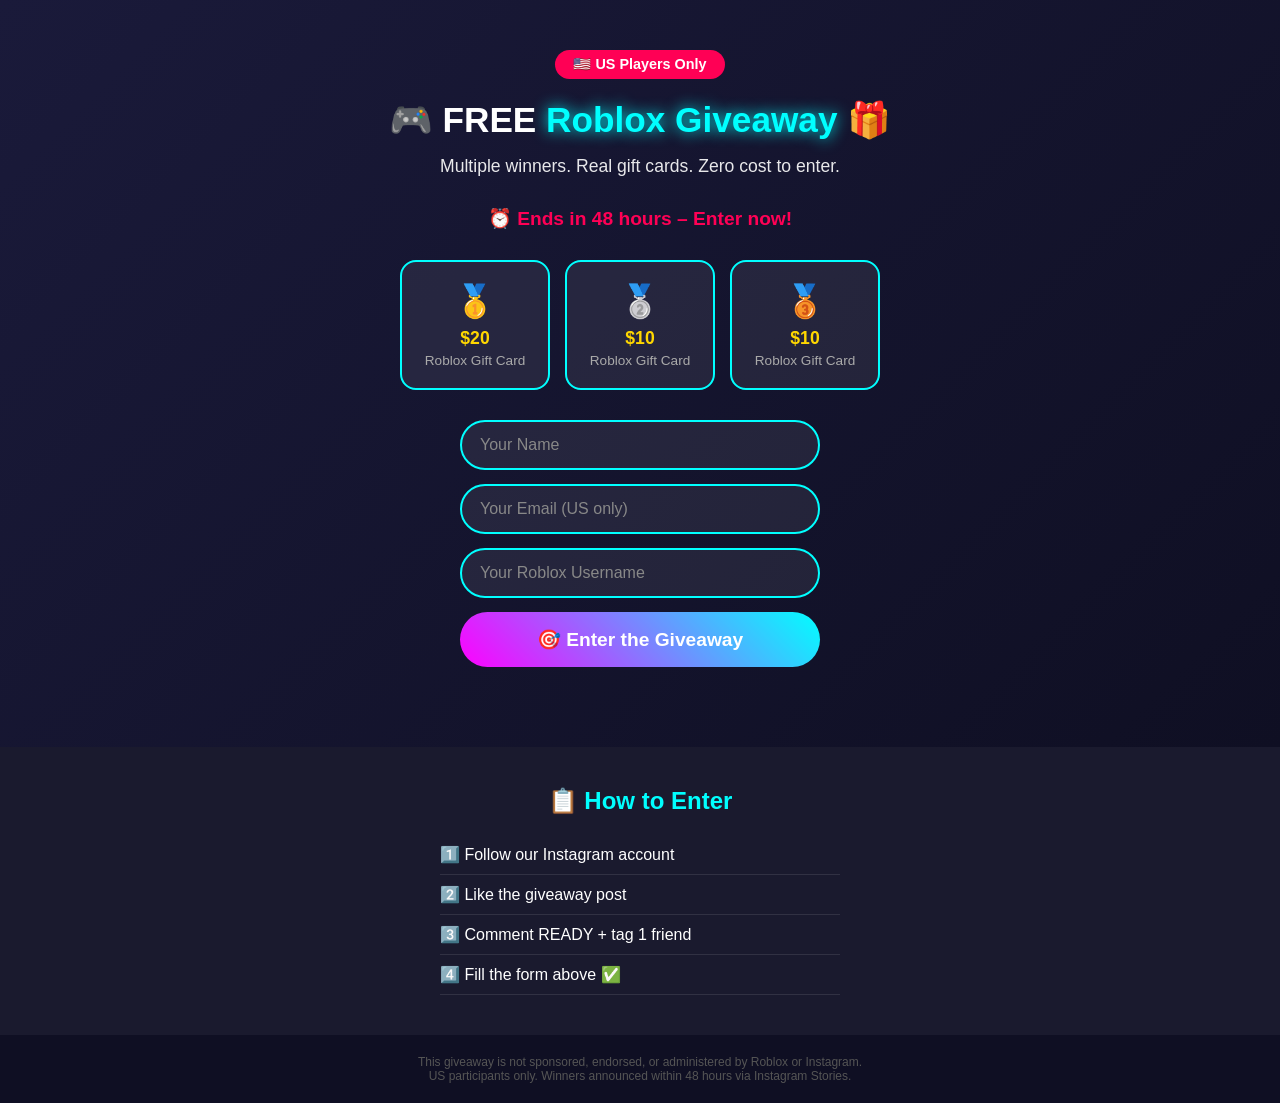
==== giveaway.html @ 24327b58 "Add giveaway HTML page for Roblox gift cards" ====
<!DOCTYPE html>
<html lang="en">
<head>
  <meta charset="UTF-8" />
  <meta name="viewport" content="width=device-width, initial-scale=1.0" />
  <title>US Roblox Giveaway 🎮</title>
  <style>
    * { margin: 0; padding: 0; box-sizing: border-box; }
    body { font-family: Arial, sans-serif; background: #0f0f23; color: white; text-align: center; }
    .hero { padding: 50px 20px; background: linear-gradient(135deg, #1a1a3a, #0f0f23); }
    h1 { font-size: 2.2rem; font-weight: 900; margin-bottom: 15px; }
    h1 span { color: #00ffff; text-shadow: 0 0 15px #00ffff; }
    .sub { font-size: 1.1rem; opacity: 0.9; margin-bottom: 30px; }
    .badge { display: inline-block; background: #ff0055; color: white; padding: 6px 18px; border-radius: 20px; font-size: 0.9rem; font-weight: bold; margin-bottom: 20px; }
    .prizes { display: flex; justify-content: center; gap: 15px; flex-wrap: wrap; margin: 30px 0; }
    .prize-card { background: rgba(255,255,255,0.07); border: 2px solid #00ffff; border-radius: 16px; padding: 20px; width: 150px; }
    .prize-card .emoji { font-size: 2rem; }
    .prize-card h3 { font-size: 1.1rem; color: #ffd700; margin: 8px 0 4px; }
    .prize-card p { font-size: 0.85rem; color: #aaa; }
    form { max-width: 400px; margin: 30px auto; padding: 0 20px; display: flex; flex-direction: column; gap: 14px; }
    input { padding: 14px 18px; border-radius: 30px; border: 2px solid #00ffff; background: rgba(255,255,255,0.07); color: white; font-size: 1rem; outline: none; }
    input::placeholder { color: #888; }
    .btn-submit { padding: 16px; border-radius: 30px; border: none; background: linear-gradient(45deg, #ff00ff, #00ffff); color: white; font-size: 1.2rem; font-weight: bold; cursor: pointer; }
    .rules { padding: 40px 20px; background: #1a1a2e; }
    .rules h2 { color: #00ffff; margin-bottom: 20px; }
    .rules ol { list-style: none; max-width: 400px; margin: 0 auto; text-align: left; }
    .rules ol li { padding: 10px 0; border-bottom: 1px solid rgba(255,255,255,0.1); font-size: 1rem; }
    .footer { padding: 20px; font-size: 0.75rem; color: #555; }
    .countdown { font-size: 1.2rem; color: #ff0055; font-weight: bold; margin: 10px 0 20px; }
  </style>
</head>
<body>
  <section class="hero">
    <div class="badge">🇺🇸 US Players Only</div>
    <h1>🎮 FREE <span>Roblox Giveaway</span> 🎁</h1>
    <p class="sub">Multiple winners. Real gift cards. Zero cost to enter.</p>
    <p class="countdown">⏰ Ends in 48 hours – Enter now!</p>
    <div class="prizes">
      <div class="prize-card"><div class="emoji">🥇</div><h3>$20</h3><p>Roblox Gift Card</p></div>
      <div class="prize-card"><div class="emoji">🥈</div><h3>$10</h3><p>Roblox Gift Card</p></div>
      <div class="prize-card"><div class="emoji">🥉</div><h3>$10</h3><p>Roblox Gift Card</p></div>
    </div>
    <form id="giveawayForm">
      <input type="text" placeholder="Your Name" required />
      <input type="email" placeholder="Your Email (US only)" required />
      <input type="text" placeholder="Your Roblox Username" required />
      <button type="submit" class="btn-submit">🎯 Enter the Giveaway</button>
    </form>
  </section>
  <section class="rules">
    <h2>📋 How to Enter</h2>
    <ol>
      <li>1️⃣ Follow our Instagram account</li>
      <li>2️⃣ Like the giveaway post</li>
      <li>3️⃣ Comment READY + tag 1 friend</li>
      <li>4️⃣ Fill the form above ✅</li>
    </ol>
  </section>
  <div class="footer">
    <p>This giveaway is not sponsored, endorsed, or administered by Roblox or Instagram.</p>
    <p>US participants only. Winners announced within 48 hours via Instagram Stories.</p>
  </div>
  <script>
    document.getElementById('giveawayForm').addEventListener('submit', function(e) {
      e.preventDefault();
      this.innerHTML = '<h2 style="color:#00ffff;padding:20px">✅ You are entered! Good luck! 🍀<br><small style="color:#aaa;font-size:0.9rem">Check our Instagram for the winner announcement.</small></h2>';
    });
  </script>
</body>
</html>
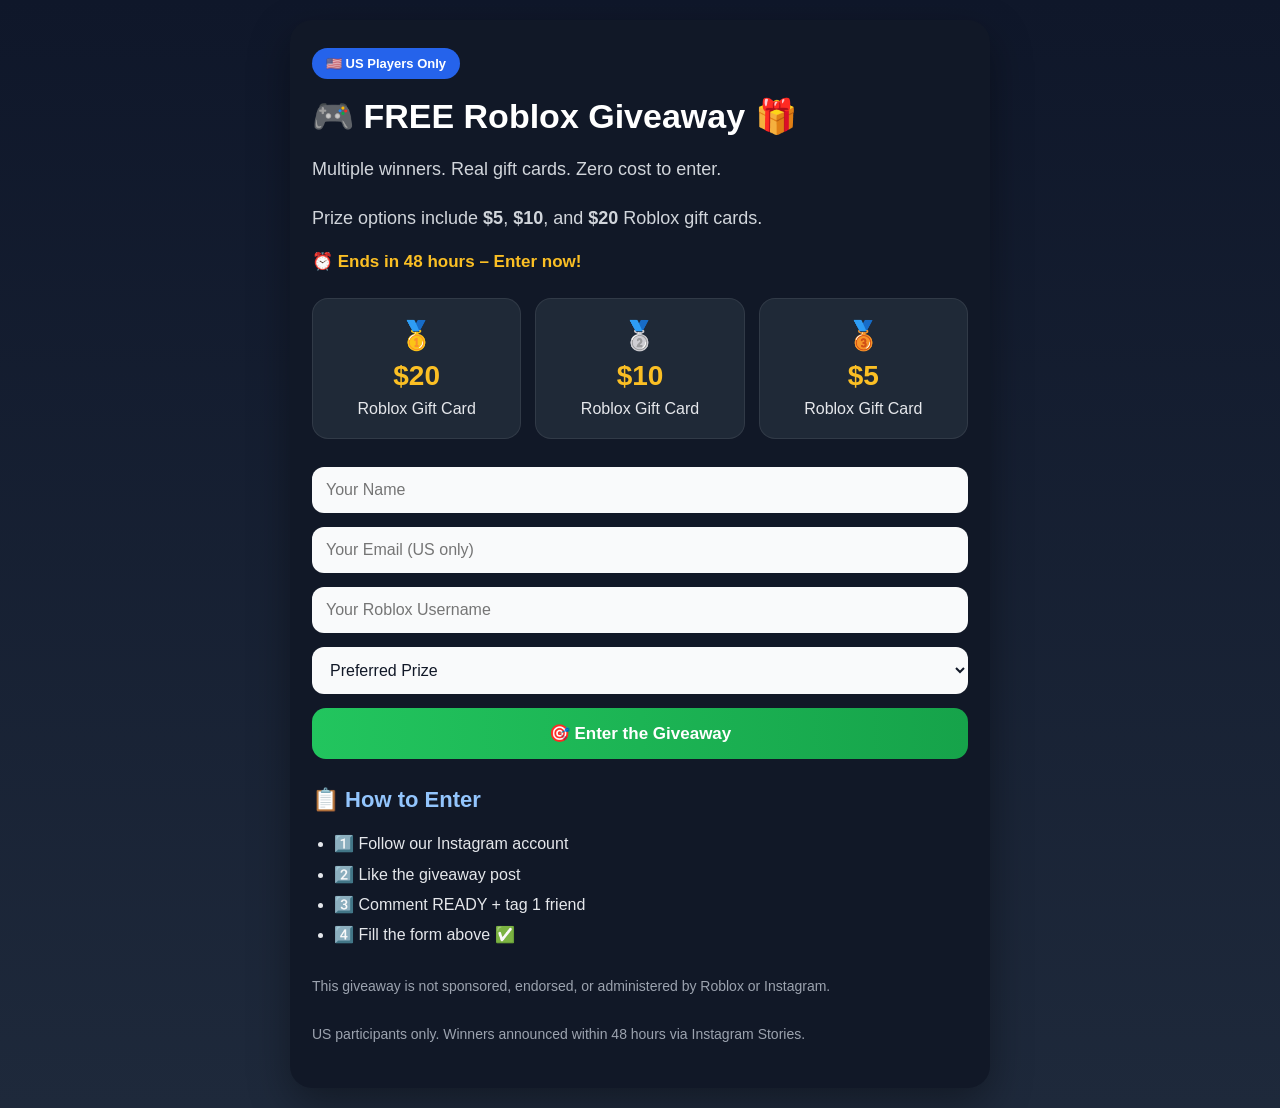
==== commit ac8dd351: "Update giveaway.html" ====
--- a/giveaway.html
+++ b/giveaway.html
@@ -5,66 +5,217 @@
   <meta name="viewport" content="width=device-width, initial-scale=1.0" />
   <title>US Roblox Giveaway 🎮</title>
   <style>
-    * { margin: 0; padding: 0; box-sizing: border-box; }
-    body { font-family: Arial, sans-serif; background: #0f0f23; color: white; text-align: center; }
-    .hero { padding: 50px 20px; background: linear-gradient(135deg, #1a1a3a, #0f0f23); }
-    h1 { font-size: 2.2rem; font-weight: 900; margin-bottom: 15px; }
-    h1 span { color: #00ffff; text-shadow: 0 0 15px #00ffff; }
-    .sub { font-size: 1.1rem; opacity: 0.9; margin-bottom: 30px; }
-    .badge { display: inline-block; background: #ff0055; color: white; padding: 6px 18px; border-radius: 20px; font-size: 0.9rem; font-weight: bold; margin-bottom: 20px; }
-    .prizes { display: flex; justify-content: center; gap: 15px; flex-wrap: wrap; margin: 30px 0; }
-    .prize-card { background: rgba(255,255,255,0.07); border: 2px solid #00ffff; border-radius: 16px; padding: 20px; width: 150px; }
-    .prize-card .emoji { font-size: 2rem; }
-    .prize-card h3 { font-size: 1.1rem; color: #ffd700; margin: 8px 0 4px; }
-    .prize-card p { font-size: 0.85rem; color: #aaa; }
-    form { max-width: 400px; margin: 30px auto; padding: 0 20px; display: flex; flex-direction: column; gap: 14px; }
-    input { padding: 14px 18px; border-radius: 30px; border: 2px solid #00ffff; background: rgba(255,255,255,0.07); color: white; font-size: 1rem; outline: none; }
-    input::placeholder { color: #888; }
-    .btn-submit { padding: 16px; border-radius: 30px; border: none; background: linear-gradient(45deg, #ff00ff, #00ffff); color: white; font-size: 1.2rem; font-weight: bold; cursor: pointer; }
-    .rules { padding: 40px 20px; background: #1a1a2e; }
-    .rules h2 { color: #00ffff; margin-bottom: 20px; }
-    .rules ol { list-style: none; max-width: 400px; margin: 0 auto; text-align: left; }
-    .rules ol li { padding: 10px 0; border-bottom: 1px solid rgba(255,255,255,0.1); font-size: 1rem; }
-    .footer { padding: 20px; font-size: 0.75rem; color: #555; }
-    .countdown { font-size: 1.2rem; color: #ff0055; font-weight: bold; margin: 10px 0 20px; }
+    * {
+      box-sizing: border-box;
+    }
+
+    body {
+      margin: 0;
+      font-family: Arial, sans-serif;
+      background: linear-gradient(180deg, #0f172a, #1e293b);
+      color: white;
+      padding: 20px;
+    }
+
+    .container {
+      max-width: 700px;
+      margin: 0 auto;
+      background: #111827;
+      border-radius: 22px;
+      padding: 28px 22px;
+      box-shadow: 0 15px 40px rgba(0,0,0,0.35);
+    }
+
+    .badge {
+      display: inline-block;
+      background: #2563eb;
+      color: white;
+      padding: 8px 14px;
+      border-radius: 999px;
+      font-size: 13px;
+      font-weight: bold;
+      margin-bottom: 18px;
+    }
+
+    h1 {
+      font-size: 34px;
+      margin: 0 0 12px;
+      line-height: 1.15;
+    }
+
+    .subtitle {
+      color: #d1d5db;
+      font-size: 18px;
+      line-height: 1.7;
+      margin-bottom: 10px;
+    }
+
+    .timer {
+      margin: 18px 0 26px;
+      color: #fbbf24;
+      font-weight: bold;
+      font-size: 17px;
+    }
+
+    .prize-grid {
+      display: grid;
+      grid-template-columns: repeat(auto-fit, minmax(160px, 1fr));
+      gap: 14px;
+      margin: 24px 0 28px;
+    }
+
+    .prize-card {
+      background: #1f2937;
+      border-radius: 16px;
+      padding: 20px 14px;
+      text-align: center;
+      border: 1px solid rgba(255,255,255,0.08);
+    }
+
+    .prize-card .emoji {
+      font-size: 28px;
+      margin-bottom: 8px;
+    }
+
+    .prize-card h3 {
+      margin: 0;
+      font-size: 28px;
+      color: #fbbf24;
+    }
+
+    .prize-card p {
+      margin: 8px 0 0;
+      color: #e5e7eb;
+    }
+
+    form {
+      display: grid;
+      gap: 14px;
+      margin-top: 10px;
+    }
+
+    input, select {
+      width: 100%;
+      padding: 14px 14px;
+      border-radius: 12px;
+      border: none;
+      font-size: 16px;
+      background: #f9fafb;
+      color: #111827;
+    }
+
+    button {
+      background: linear-gradient(90deg, #22c55e, #16a34a);
+      color: white;
+      border: none;
+      padding: 15px 18px;
+      border-radius: 14px;
+      font-size: 17px;
+      font-weight: bold;
+      cursor: pointer;
+    }
+
+    .section-title {
+      margin-top: 28px;
+      margin-bottom: 12px;
+      font-size: 22px;
+      color: #93c5fd;
+    }
+
+    ul {
+      color: #e5e7eb;
+      line-height: 1.9;
+      padding-left: 22px;
+    }
+
+    .note {
+      margin-top: 24px;
+      font-size: 14px;
+      color: #9ca3af;
+      line-height: 1.7;
+    }
+
+    @media (max-width: 600px) {
+      h1 {
+        font-size: 28px;
+      }
+
+      .subtitle {
+        font-size: 16px;
+      }
+
+      .container {
+        padding: 22px 16px;
+      }
+    }
   </style>
 </head>
 <body>
-  <section class="hero">
+  <div class="container">
     <div class="badge">🇺🇸 US Players Only</div>
-    <h1>🎮 FREE <span>Roblox Giveaway</span> 🎁</h1>
-    <p class="sub">Multiple winners. Real gift cards. Zero cost to enter.</p>
-    <p class="countdown">⏰ Ends in 48 hours – Enter now!</p>
-    <div class="prizes">
-      <div class="prize-card"><div class="emoji">🥇</div><h3>$20</h3><p>Roblox Gift Card</p></div>
-      <div class="prize-card"><div class="emoji">🥈</div><h3>$10</h3><p>Roblox Gift Card</p></div>
-      <div class="prize-card"><div class="emoji">🥉</div><h3>$10</h3><p>Roblox Gift Card</p></div>
+
+    <h1>🎮 FREE Roblox Giveaway 🎁</h1>
+
+    <p class="subtitle">
+      Multiple winners. Real gift cards. Zero cost to enter.
+    </p>
+
+    <p class="subtitle">
+      Prize options include <strong>$5</strong>, <strong>$10</strong>, and <strong>$20</strong> Roblox gift cards.
+    </p>
+
+    <div class="timer">⏰ Ends in 48 hours – Enter now!</div>
+
+    <div class="prize-grid">
+      <div class="prize-card">
+        <div class="emoji">🥇</div>
+        <h3>$20</h3>
+        <p>Roblox Gift Card</p>
+      </div>
+
+      <div class="prize-card">
+        <div class="emoji">🥈</div>
+        <h3>$10</h3>
+        <p>Roblox Gift Card</p>
+      </div>
+
+      <div class="prize-card">
+        <div class="emoji">🥉</div>
+        <h3>$5</h3>
+        <p>Roblox Gift Card</p>
+      </div>
     </div>
-    <form id="giveawayForm">
-      <input type="text" placeholder="Your Name" required />
-      <input type="email" placeholder="Your Email (US only)" required />
-      <input type="text" placeholder="Your Roblox Username" required />
-      <button type="submit" class="btn-submit">🎯 Enter the Giveaway</button>
+
+    <form>
+      <input type="text" placeholder="Your Name" aria-label="Your Name" required />
+      <input type="email" placeholder="Your Email (US only)" aria-label="Your Email (US only)" required />
+      <input type="text" placeholder="Your Roblox Username" aria-label="Your Roblox Username" required />
+
+      <select name="prize_choice" aria-label="Preferred Prize" required>
+        <option value="">Preferred Prize</option>
+        <option value="$5">$5 Roblox Gift Card</option>
+        <option value="$10">$10 Roblox Gift Card</option>
+        <option value="$20">$20 Roblox Gift Card</option>
+      </select>
+
+      <button type="submit">🎯 Enter the Giveaway</button>
     </form>
-  </section>
-  <section class="rules">
-    <h2>📋 How to Enter</h2>
-    <ol>
+
+    <h2 class="section-title">📋 How to Enter</h2>
+    <ul>
       <li>1️⃣ Follow our Instagram account</li>
       <li>2️⃣ Like the giveaway post</li>
       <li>3️⃣ Comment READY + tag 1 friend</li>
       <li>4️⃣ Fill the form above ✅</li>
-    </ol>
-  </section>
-  <div class="footer">
-    <p>This giveaway is not sponsored, endorsed, or administered by Roblox or Instagram.</p>
-    <p>US participants only. Winners announced within 48 hours via Instagram Stories.</p>
+    </ul>
+
+    <p class="note">
+      This giveaway is not sponsored, endorsed, or administered by Roblox or Instagram.
+    </p>
+
+    <p class="note">
+      US participants only. Winners announced within 48 hours via Instagram Stories.
+    </p>
   </div>
-  <script>
-    document.getElementById('giveawayForm').addEventListener('submit', function(e) {
-      e.preventDefault();
-      this.innerHTML = '<h2 style="color:#00ffff;padding:20px">✅ You are entered! Good luck! 🍀<br><small style="color:#aaa;font-size:0.9rem">Check our Instagram for the winner announcement.</small></h2>';
-    });
-  </script>
 </body>
 </html>
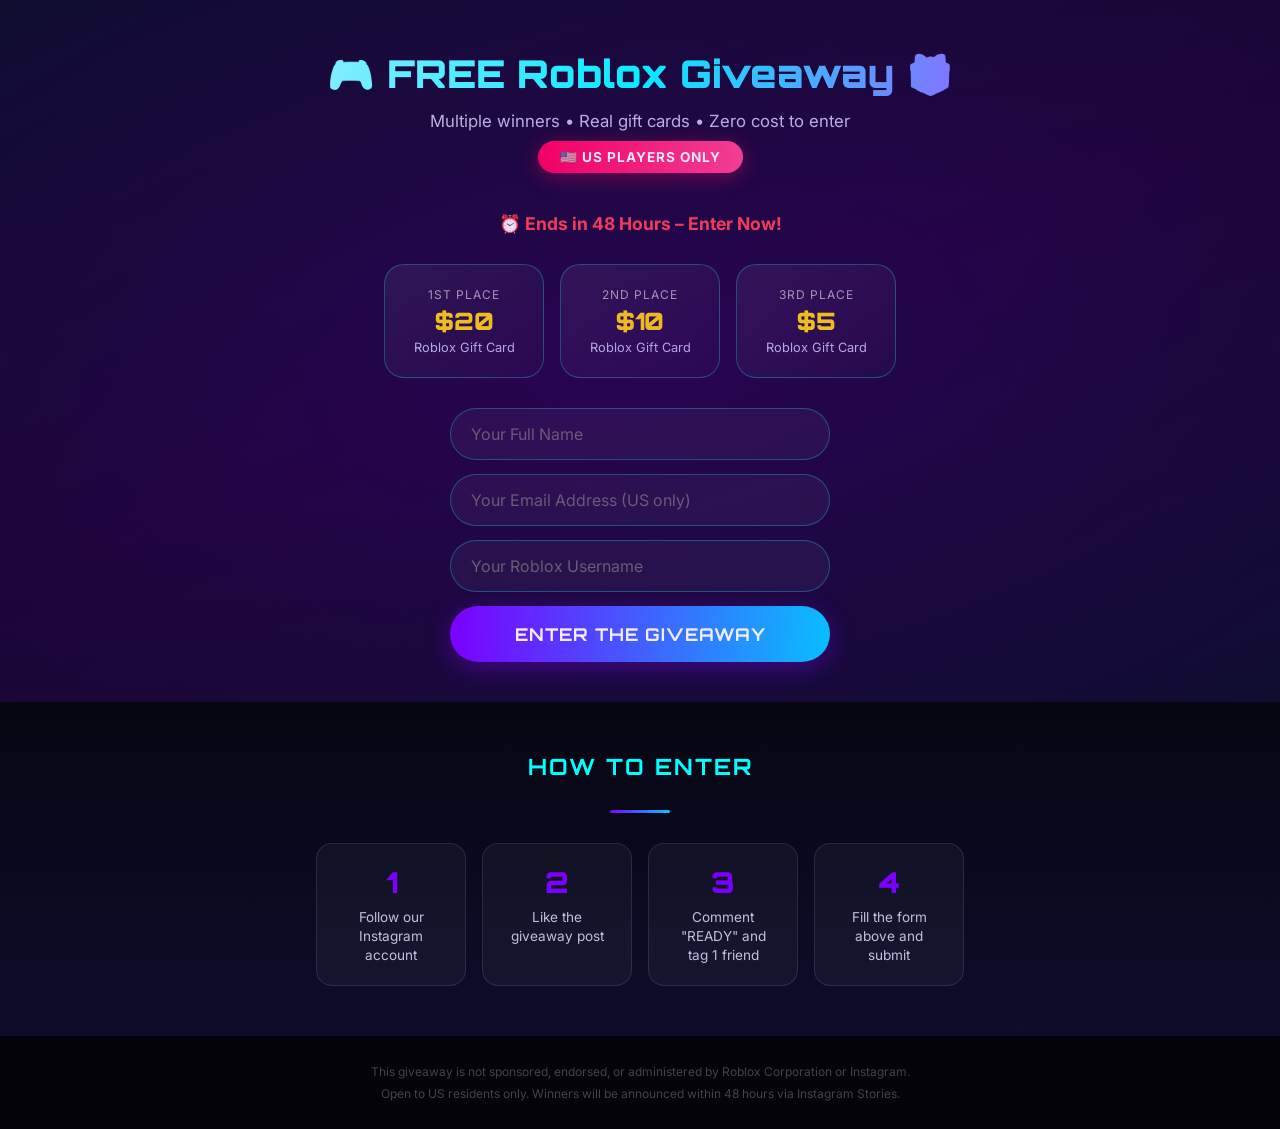
==== commit a495a065: "Revamp giveaway page layout and styles" ====
--- a/giveaway.html
+++ b/giveaway.html
@@ -1,221 +1,133 @@
 <!DOCTYPE html>
 <html lang="en">
 <head>
-  <meta charset="UTF-8" />
-  <meta name="viewport" content="width=device-width, initial-scale=1.0" />
-  <title>US Roblox Giveaway 🎮</title>
-  <style>
-    * {
-      box-sizing: border-box;
-    }
+<meta charset="UTF-8"/>
+<meta name="viewport" content="width=device-width,initial-scale=1.0"/>
+<title>Free Roblox Giveaway – US Players Only</title>
+<style>
+@import url('https://fonts.googleapis.com/css2?family=Orbitron:wght@700;900&family=Inter:wght@400;600;700&display=swap');
+*{margin:0;padding:0;box-sizing:border-box}
+body{font-family:'Inter',sans-serif;background:#060612;color:#fff;text-align:center;overflow-x:hidden}
 
-    body {
-      margin: 0;
-      font-family: Arial, sans-serif;
-      background: linear-gradient(180deg, #0f172a, #1e293b);
-      color: white;
-      padding: 20px;
-    }
+/* HERO */
+.hero{padding:50px 20px 40px;background:linear-gradient(160deg,#0d0d2b 0%,#1a0533 50%,#0d0d2b 100%);position:relative;overflow:hidden}
+.hero::before{content:'';position:absolute;top:-50%;left:-50%;width:200%;height:200%;background:radial-gradient(ellipse at center,rgba(120,0,255,0.15) 0%,transparent 60%);pointer-events:none}
 
-    .container {
-      max-width: 700px;
-      margin: 0 auto;
-      background: #111827;
-      border-radius: 22px;
-      padding: 28px 22px;
-      box-shadow: 0 15px 40px rgba(0,0,0,0.35);
-    }
+/* BADGE */
+.badge{display:inline-flex;align-items:center;gap:8px;background:linear-gradient(90deg,#ff0055,#ff4488);color:#fff;padding:8px 22px;border-radius:50px;font-size:0.85rem;font-weight:700;letter-spacing:1px;text-transform:uppercase;margin-bottom:25px;box-shadow:0 4px 20px rgba(255,0,85,0.4)}
 
-    .badge {
-      display: inline-block;
-      background: #2563eb;
-      color: white;
-      padding: 8px 14px;
-      border-radius: 999px;
-      font-size: 13px;
-      font-weight: bold;
-      margin-bottom: 18px;
-    }
+/* TITLE */
+h1{font-family:'Orbitron',sans-serif;font-size:2.4rem;font-weight:900;line-height:1.2;margin-bottom:15px;background:linear-gradient(90deg,#fff 0%,#00ffff 50%,#ff00ff 100%);-webkit-background-clip:text;-webkit-text-fill-color:transparent;background-clip:text}
+.sub{font-size:1.05rem;color:#c0c0e0;margin-bottom:10px;max-width:500px;margin-left:auto;margin-right:auto}
+.countdown{font-size:1.1rem;color:#ff4444;font-weight:700;margin:15px 0 30px;animation:pulse 1.5s infinite}
+@keyframes pulse{0%,100%{opacity:1}50%{opacity:0.6}}
 
-    h1 {
-      font-size: 34px;
-      margin: 0 0 12px;
-      line-height: 1.15;
-    }
+/* PRIZES */
+.prizes{display:flex;justify-content:center;gap:16px;flex-wrap:wrap;margin:30px 0}
+.prize-card{background:linear-gradient(145deg,rgba(255,255,255,0.07),rgba(255,255,255,0.02));border:1.5px solid rgba(0,255,255,0.3);border-radius:20px;padding:22px 16px;width:160px;transition:transform 0.3s,box-shadow 0.3s;cursor:default}
+.prize-card:hover{transform:translateY(-6px);box-shadow:0 12px 30px rgba(0,255,255,0.2)}
+.prize-card img{width:80px;height:80px;object-fit:contain;margin-bottom:12px;border-radius:10px}
+.prize-card .place{font-size:0.75rem;color:#aaa;text-transform:uppercase;letter-spacing:1px;margin-bottom:4px}
+.prize-card .amount{font-family:'Orbitron',sans-serif;font-size:1.5rem;font-weight:900;color:#ffd700}
+.prize-card .label{font-size:0.8rem;color:#c0c0e0;margin-top:4px}
 
-    .subtitle {
-      color: #d1d5db;
-      font-size: 18px;
-      line-height: 1.7;
-      margin-bottom: 10px;
-    }
+/* FORM */
+.form-wrap{max-width:420px;margin:30px auto 0;padding:0 20px}
+.form-wrap input,.form-wrap select{width:100%;padding:15px 20px;border-radius:50px;border:1.5px solid rgba(0,255,255,0.3);background:rgba(255,255,255,0.05);color:#fff;font-size:1rem;font-family:'Inter',sans-serif;outline:none;margin-bottom:14px;transition:border 0.3s}
+.form-wrap input::placeholder{color:#666}
+.form-wrap input:focus,.form-wrap select:focus{border-color:#00ffff;box-shadow:0 0 12px rgba(0,255,255,0.2)}
+.form-wrap select{color:#666;appearance:none}
+.form-wrap select option{background:#1a1a3a;color:#fff}
+.btn-submit{width:100%;padding:17px;border-radius:50px;border:none;background:linear-gradient(90deg,#7b00ff,#00ccff);color:#fff;font-size:1.1rem;font-weight:700;font-family:'Orbitron',sans-serif;cursor:pointer;letter-spacing:1px;transition:transform 0.2s,box-shadow 0.2s;box-shadow:0 6px 25px rgba(123,0,255,0.4)}
+.btn-submit:hover{transform:translateY(-3px);box-shadow:0 10px 35px rgba(123,0,255,0.6)}
 
-    .timer {
-      margin: 18px 0 26px;
-      color: #fbbf24;
-      font-weight: bold;
-      font-size: 17px;
-    }
+/* RULES */
+.rules{padding:50px 20px;background:linear-gradient(180deg,#060612,#0d0d2b)}
+.rules h2{font-family:'Orbitron',sans-serif;font-size:1.4rem;color:#00ffff;margin-bottom:30px;letter-spacing:2px}
+.steps{display:flex;justify-content:center;flex-wrap:wrap;gap:16px;max-width:700px;margin:0 auto}
+.step{background:rgba(255,255,255,0.04);border:1px solid rgba(255,255,255,0.1);border-radius:16px;padding:20px;width:150px;transition:transform 0.3s}
+.step:hover{transform:translateY(-4px)}
+.step .num{font-family:'Orbitron',sans-serif;font-size:1.8rem;color:#7b00ff;font-weight:900}
+.step p{font-size:0.85rem;color:#c0c0e0;margin-top:8px;line-height:1.4}
 
-    .prize-grid {
-      display: grid;
-      grid-template-columns: repeat(auto-fit, minmax(160px, 1fr));
-      gap: 14px;
-      margin: 24px 0 28px;
-    }
+/* FOOTER */
+.footer{padding:25px 20px;background:#030309;font-size:0.75rem;color:#444;line-height:1.8}
 
-    .prize-card {
-      background: #1f2937;
-      border-radius: 16px;
-      padding: 20px 14px;
-      text-align: center;
-      border: 1px solid rgba(255,255,255,0.08);
-    }
-
-    .prize-card .emoji {
-      font-size: 28px;
-      margin-bottom: 8px;
-    }
-
-    .prize-card h3 {
-      margin: 0;
-      font-size: 28px;
-      color: #fbbf24;
-    }
-
-    .prize-card p {
-      margin: 8px 0 0;
-      color: #e5e7eb;
-    }
-
-    form {
-      display: grid;
-      gap: 14px;
-      margin-top: 10px;
-    }
-
-    input, select {
-      width: 100%;
-      padding: 14px 14px;
-      border-radius: 12px;
-      border: none;
-      font-size: 16px;
-      background: #f9fafb;
-      color: #111827;
-    }
-
-    button {
-      background: linear-gradient(90deg, #22c55e, #16a34a);
-      color: white;
-      border: none;
-      padding: 15px 18px;
-      border-radius: 14px;
-      font-size: 17px;
-      font-weight: bold;
-      cursor: pointer;
-    }
-
-    .section-title {
-      margin-top: 28px;
-      margin-bottom: 12px;
-      font-size: 22px;
-      color: #93c5fd;
-    }
-
-    ul {
-      color: #e5e7eb;
-      line-height: 1.9;
-      padding-left: 22px;
-    }
-
-    .note {
-      margin-top: 24px;
-      font-size: 14px;
-      color: #9ca3af;
-      line-height: 1.7;
-    }
-
-    @media (max-width: 600px) {
-      h1 {
-        font-size: 28px;
-      }
-
-      .subtitle {
-        font-size: 16px;
-      }
-
-      .container {
-        padding: 22px 16px;
-      }
-    }
-  </style>
+/* DIVIDER */
+.divider{width:60px;height:3px;background:linear-gradient(90deg,#7b00ff,#00ccff);margin:0 auto 30px;border-radius:10px}
+</style>
 </head>
 <body>
-  <div class="container">
-    <div class="badge">🇺🇸 US Players Only</div>
 
-    <h1>🎮 FREE Roblox Giveaway 🎁</h1>
+<section class="hero">
 
-    <p class="subtitle">
-      Multiple winners. Real gift cards. Zero cost to enter.
-    </p>
+  <!-- TITLE FIRST -->
+  <h1>🎮 FREE Roblox Giveaway 🎁</h1>
+  <p class="sub">Multiple winners &bull; Real gift cards &bull; Zero cost to enter</p>
 
-    <p class="subtitle">
-      Prize options include <strong>$5</strong>, <strong>$10</strong>, and <strong>$20</strong> Roblox gift cards.
-    </p>
+  <!-- BADGE BELOW TITLE -->
+  <div class="badge">🇺🇸 US Players Only</div>
 
-    <div class="timer">⏰ Ends in 48 hours – Enter now!</div>
+  <p class="countdown">⏰ Ends in 48 Hours &ndash; Enter Now!</p>
 
-    <div class="prize-grid">
-      <div class="prize-card">
-        <div class="emoji">🥇</div>
-        <h3>$20</h3>
-        <p>Roblox Gift Card</p>
-      </div>
+  <!-- PRIZES -->
+  <div class="prizes">
+    <div class="prize-card">
+      <img src="https://upload.wikimedia.org/wikipedia/en/thumb/3/3b/Roblox_gift_card.png/200px-Roblox_gift_card.png" alt="Roblox $20 Gift Card" onerror="this.style.display='none'">
+      <div class="place">1st Place</div>
+      <div class="amount">$20</div>
+      <div class="label">Roblox Gift Card</div>
+    </div>
+    <div class="prize-card">
+      <img src="https://upload.wikimedia.org/wikipedia/en/thumb/3/3b/Roblox_gift_card.png/200px-Roblox_gift_card.png" alt="Roblox $10 Gift Card" onerror="this.style.display='none'">
+      <div class="place">2nd Place</div>
+      <div class="amount">$10</div>
+      <div class="label">Roblox Gift Card</div>
+    </div>
+    <div class="prize-card">
+      <img src="https://upload.wikimedia.org/wikipedia/en/thumb/3/3b/Roblox_gift_card.png/200px-Roblox_gift_card.png" alt="Roblox $5 Gift Card" onerror="this.style.display='none'">
+      <div class="place">3rd Place</div>
+      <div class="amount">$5</div>
+      <div class="label">Roblox Gift Card</div>
+    </div>
+  </div>
 
-      <div class="prize-card">
-        <div class="emoji">🥈</div>
-        <h3>$10</h3>
-        <p>Roblox Gift Card</p>
-      </div>
+  <!-- FORM -->
+  <div class="form-wrap">
+    <form id="giveawayForm">
+      <input type="text" placeholder="Your Full Name" required/>
+      <input type="email" placeholder="Your Email Address (US only)" required/>
+      <input type="text" placeholder="Your Roblox Username" required/>
+      <button type="submit" class="btn-submit">ENTER THE GIVEAWAY</button>
+    </form>
+  </div>
 
-      <div class="prize-card">
-        <div class="emoji">🥉</div>
-        <h3>$5</h3>
-        <p>Roblox Gift Card</p>
-      </div>
-    </div>
+</section>
 
-    <form>
-      <input type="text" placeholder="Your Name" aria-label="Your Name" required />
-      <input type="email" placeholder="Your Email (US only)" aria-label="Your Email (US only)" required />
-      <input type="text" placeholder="Your Roblox Username" aria-label="Your Roblox Username" required />
+<!-- HOW TO ENTER -->
+<section class="rules">
+  <h2>HOW TO ENTER</h2>
+  <div class="divider"></div>
+  <div class="steps">
+    <div class="step"><div class="num">1</div><p>Follow our Instagram account</p></div>
+    <div class="step"><div class="num">2</div><p>Like the giveaway post</p></div>
+    <div class="step"><div class="num">3</div><p>Comment "READY" and tag 1 friend</p></div>
+    <div class="step"><div class="num">4</div><p>Fill the form above and submit</p></div>
+  </div>
+</section>
 
-      <select name="prize_choice" aria-label="Preferred Prize" required>
-        <option value="">Preferred Prize</option>
-        <option value="$5">$5 Roblox Gift Card</option>
-        <option value="$10">$10 Roblox Gift Card</option>
-        <option value="$20">$20 Roblox Gift Card</option>
-      </select>
+<!-- FOOTER -->
+<div class="footer">
+  <p>This giveaway is not sponsored, endorsed, or administered by Roblox Corporation or Instagram.</p>
+  <p>Open to US residents only. Winners will be announced within 48 hours via Instagram Stories.</p>
+</div>
 
-      <button type="submit">🎯 Enter the Giveaway</button>
-    </form>
+<script>
+document.getElementById('giveawayForm').addEventListener('submit',function(e){
+  e.preventDefault();
+  this.innerHTML='<div style="padding:30px"><p style="font-family:Orbitron,sans-serif;font-size:1.3rem;color:#00ffff">✅ You are entered!</p><p style="margin-top:12px;color:#aaa">Good luck! Winners announced in 48 hours on Instagram.</p></div>';
+});
+</script>
 
-    <h2 class="section-title">📋 How to Enter</h2>
-    <ul>
-      <li>1️⃣ Follow our Instagram account</li>
-      <li>2️⃣ Like the giveaway post</li>
-      <li>3️⃣ Comment READY + tag 1 friend</li>
-      <li>4️⃣ Fill the form above ✅</li>
-    </ul>
-
-    <p class="note">
-      This giveaway is not sponsored, endorsed, or administered by Roblox or Instagram.
-    </p>
-
-    <p class="note">
-      US participants only. Winners announced within 48 hours via Instagram Stories.
-    </p>
-  </div>
 </body>
 </html>
